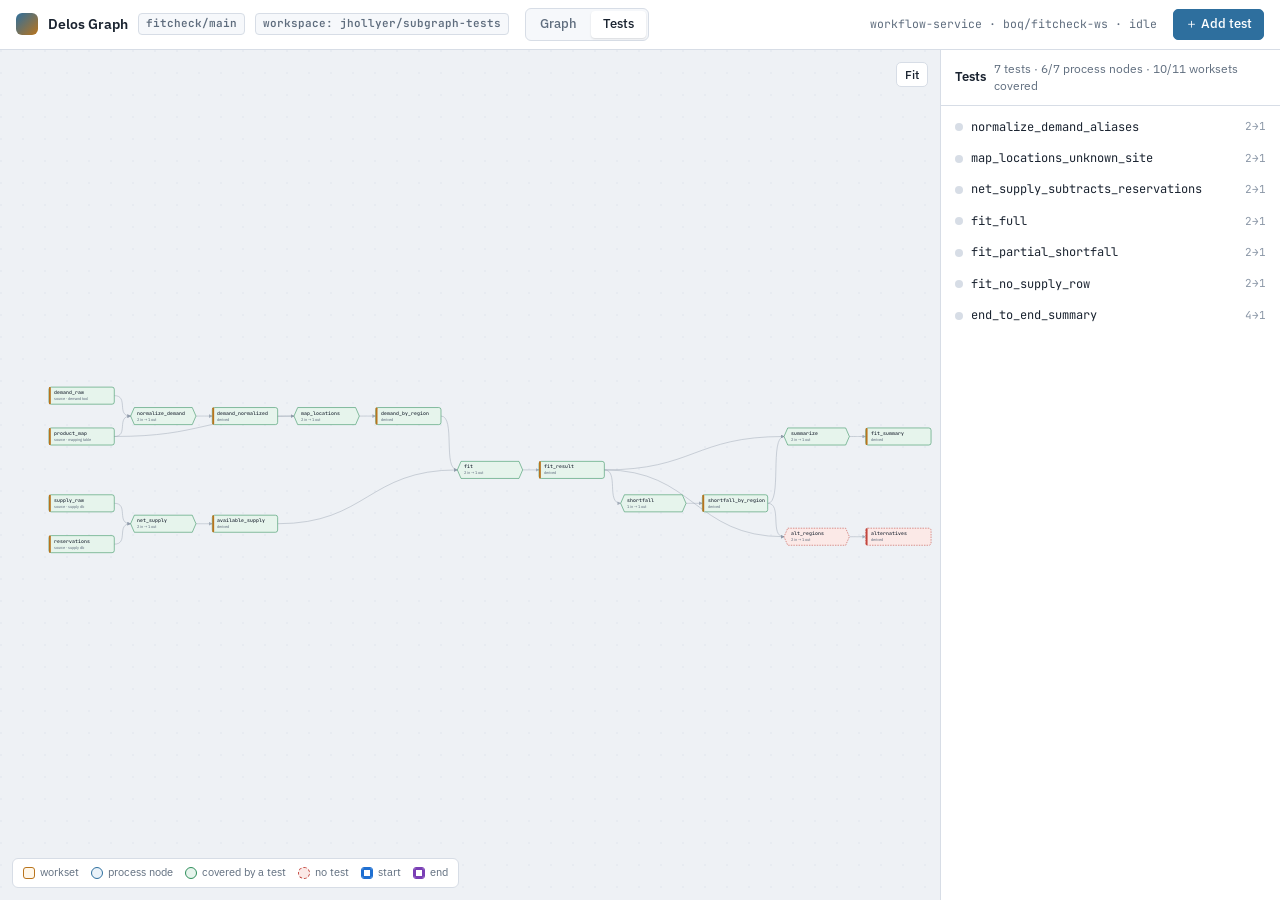
==== index.html @ ee672130 "Delos graph test-view demo Co-Authored-By: Claude Fable 5.1 <noreply@anthropic.com>" ====
<!doctype html>
<html lang="en">
<head>
<meta charset="utf-8">
<meta name="viewport" content="width=device-width,initial-scale=1,viewport-fit=cover">
<style>:root{color-scheme:light dark}img{max-width:100%}[hidden]{display:none!important}</style>
<title>Delos Graph</title>
<link rel="stylesheet" href="https://fonts.googleapis.com/css2?family=IBM+Plex+Sans:wght@400;500;600&family=JetBrains+Mono:wght@400;500&display=swap">
<style>
:root{
  --bg:#eef1f5; --panel:#ffffff; --panel2:#f6f8fb; --line:#d7dde6; --line2:#e7ebf1;
  --ink:#1a2330; --muted:#5f6d7e; --faint:#8b97a7;
  --accent:#2e6f9e; --accent-ink:#ffffff;
  --ws:#b9741c; --ws-bg:#fff7ea; --proc:#2e6f9e; --proc-bg:#eaf2f9;
  --ok:#2f8f5b; --ok-bg:#e6f4ec; --warn:#c2453d; --warn-bg:#fbe9e7;
  --start:#1f6fd1; --end:#7a3fb5; --sel:#e0a52a;
  --dim:.28;
  --mono:"JetBrains Mono",ui-monospace,SFMono-Regular,Menlo,monospace;
  --sans:"IBM Plex Sans",system-ui,-apple-system,"Segoe UI",sans-serif;
}
@media (prefers-color-scheme: dark){
  :root:not([data-theme="light"]){
    --bg:#0f141a; --panel:#171d25; --panel2:#1d242e; --line:#2b3441; --line2:#232b36;
    --ink:#e6ebf2; --muted:#9aa7b8; --faint:#6b7889;
    --accent:#6fa8d6; --accent-ink:#0f141a;
    --ws:#e0a252; --ws-bg:#2b2416; --proc:#6fa8d6; --proc-bg:#18283a;
    --ok:#5cc08a; --ok-bg:#15291e; --warn:#e5766c; --warn-bg:#331b19;
    --start:#6ea6ee; --end:#b58ae0; --sel:#f0c04a;
  }
}
:root[data-theme="dark"]{
  --bg:#0f141a; --panel:#171d25; --panel2:#1d242e; --line:#2b3441; --line2:#232b36;
  --ink:#e6ebf2; --muted:#9aa7b8; --faint:#6b7889;
  --accent:#6fa8d6; --accent-ink:#0f141a;
  --ws:#e0a252; --ws-bg:#2b2416; --proc:#6fa8d6; --proc-bg:#18283a;
  --ok:#5cc08a; --ok-bg:#15291e; --warn:#e5766c; --warn-bg:#331b19;
  --start:#6ea6ee; --end:#b58ae0; --sel:#f0c04a;
}
html,body{height:100%}
body{margin:0;background:var(--bg);color:var(--ink);font-family:var(--sans);font-size:13px;line-height:1.45}
*{box-sizing:border-box}
button{font:inherit;color:inherit;background:none;border:0;cursor:pointer}
button:focus-visible,input:focus-visible,textarea:focus-visible,[tabindex]:focus-visible{outline:2px solid var(--accent);outline-offset:2px}
.app{height:100%;display:flex;flex-direction:column;min-height:0}

/* top bar */
.top{display:flex;align-items:center;gap:16px;padding:8px 16px;background:var(--panel);border-bottom:1px solid var(--line);flex-wrap:wrap}
.brand{display:flex;align-items:center;gap:10px;font-weight:600;font-size:14px}
.brand .logo{width:22px;height:22px;border-radius:6px;background:linear-gradient(135deg,var(--proc),var(--ws));display:inline-block}
.chip{font-family:var(--mono);font-size:11px;color:var(--muted);background:var(--panel2);border:1px solid var(--line);border-radius:4px;padding:2px 7px;white-space:nowrap}
.tabs{display:flex;gap:2px;background:var(--panel2);border:1px solid var(--line);border-radius:6px;padding:2px}
.tabs button{padding:4px 12px;border-radius:4px;color:var(--muted);font-weight:500}
.tabs button[aria-selected="true"]{background:var(--panel);color:var(--ink);box-shadow:0 1px 2px rgba(0,0,0,.12)}
.spacer{flex:1}
.btn{padding:5px 11px;border-radius:5px;border:1px solid var(--line);background:var(--panel);font-weight:500;display:inline-flex;align-items:center;gap:6px;white-space:nowrap}
.btn:hover{background:var(--panel2)}
.btn.primary{background:var(--accent);color:var(--accent-ink);border-color:var(--accent)}
.btn.primary:hover{filter:brightness(1.08)}
.btn.small{padding:3px 8px;font-size:12px}
.btn:disabled{opacity:.5;cursor:default}

/* main */
main{flex:1;display:flex;min-height:0}
.canvas{flex:1;position:relative;overflow:hidden;background:
  radial-gradient(circle at 1px 1px,var(--line2) 1px,transparent 1.5px) 0 0/22px 22px, var(--bg);cursor:grab;min-height:280px}
.canvas.dragging{cursor:grabbing}
.canvas svg{width:100%;height:100%;display:block}
.legend{position:absolute;left:12px;bottom:12px;display:flex;gap:12px;flex-wrap:wrap;background:var(--panel);border:1px solid var(--line);border-radius:6px;padding:6px 10px;font-size:11px;color:var(--muted)}
.legend span{display:inline-flex;align-items:center;gap:5px}
.legend i{width:12px;height:12px;border-radius:3px;display:inline-block;border:1.5px solid}
.legend i.ws{background:var(--ws-bg);border-color:var(--ws)}
.legend i.proc{background:var(--proc-bg);border-color:var(--proc);border-radius:50%}
.legend i.cov{background:var(--ok-bg);border-color:var(--ok);border-radius:50%}
.legend i.gap{background:var(--warn-bg);border-color:var(--warn);border-radius:50%;border-style:dashed}
.legend i.st{border-color:var(--start);background:transparent;box-shadow:0 0 0 2px var(--start) inset}
.legend i.en{border-color:var(--end);background:transparent;box-shadow:0 0 0 2px var(--end) inset}
.banner{position:absolute;top:12px;left:50%;transform:translateX(-50%);background:var(--panel);border:1px solid var(--sel);border-radius:6px;padding:8px 12px;display:flex;gap:10px;align-items:center;box-shadow:0 4px 14px rgba(0,0,0,.12);max-width:calc(100% - 24px)}
.banner b{color:var(--ink)}
.canvas-tools{position:absolute;right:12px;top:12px;display:flex;gap:6px}

/* svg nodes */
.edge{fill:none;stroke:var(--faint);stroke-width:1.4;opacity:.75;transition:opacity .25s}
.edge.dimmed{opacity:.12}
.edge.lit{stroke:var(--accent);stroke-width:2;opacity:1}
.node{cursor:pointer;transition:opacity .25s}
.node.dimmed{opacity:var(--dim)}
.node .shape{stroke-width:1.5}
.node.ws .shape{fill:var(--ws-bg);stroke:var(--ws)}
.node.proc .shape{fill:var(--proc-bg);stroke:var(--proc)}
.node.covered .shape{fill:var(--ok-bg);stroke:var(--ok)}
.node.gap .shape{fill:var(--warn-bg);stroke:var(--warn);stroke-dasharray:4 3}
.node.ws.gap .strip{fill:var(--warn)}
.node .ring{fill:none;stroke-width:3;opacity:0}
.node.start .ring{stroke:var(--start);opacity:1}
.node.end .ring{stroke:var(--end);opacity:1}
.node.sel .ring{stroke:var(--sel);opacity:1}
.node .label{font-family:var(--mono);font-size:13px;fill:var(--ink);font-weight:500}
.node .sub{font-family:var(--sans);font-size:10px;fill:var(--muted)}
.node .badge{font-family:var(--mono);font-size:9.5px;fill:var(--muted)}
.node.hasdata .dot{fill:var(--ok)}
.node .dot{fill:transparent}
.node:hover .shape{filter:brightness(.96)}
.tag{font-family:var(--mono);font-size:10px;fill:var(--start);font-weight:500}
.tag.end{fill:var(--end)}

/* sidebar */
.side{width:340px;border-left:1px solid var(--line);background:var(--panel);display:flex;flex-direction:column;min-height:0}
.side-head{padding:10px 14px;border-bottom:1px solid var(--line);display:flex;align-items:center;gap:8px}
.side-head h2{margin:0;font-size:13px;font-weight:600}
.side-head .count{color:var(--muted);font-size:12px}
.side-body{overflow:auto;flex:1;min-height:0}
.tlist{list-style:none;margin:0;padding:6px}
.tlist li{display:flex;align-items:center;gap:8px;padding:7px 8px;border-radius:5px;cursor:pointer}
.tlist li:hover{background:var(--panel2)}
.tlist li.active{background:var(--proc-bg)}
.tlist .st{width:8px;height:8px;border-radius:50%;background:var(--line);flex:none}
.tlist .st.pass{background:var(--ok)}
.tlist .st.fail{background:var(--warn)}
.tlist .st.new{background:var(--sel)}
.tlist .nm{font-family:var(--mono);font-size:12px;flex:1;min-width:0;overflow:hidden;text-overflow:ellipsis;white-space:nowrap}
.tlist .n{color:var(--faint);font-size:11px;font-family:var(--mono)}
.detail{border-top:1px solid var(--line);padding:12px 14px;display:flex;flex-direction:column;gap:10px;background:var(--panel2)}
.detail h3{margin:0;font-family:var(--mono);font-size:12.5px;font-weight:500}
.detail p{margin:0;color:var(--muted)}
.kv{display:grid;grid-template-columns:auto 1fr;gap:3px 10px;font-size:12px}
.kv dt{color:var(--muted)}
.kv dd{margin:0;font-family:var(--mono);font-size:11.5px}
.pill{display:inline-block;padding:1px 6px;border-radius:3px;font-family:var(--mono);font-size:11px;border:1px solid;margin:1px 2px 1px 0}
.pill.s{color:var(--start);border-color:var(--start)}
.pill.e{color:var(--end);border-color:var(--end)}
.pill.w{color:var(--ws);border-color:var(--ws)}
.pill.p{color:var(--proc);border-color:var(--proc)}
.pill.ok{color:var(--ok);border-color:var(--ok);background:var(--ok-bg)}
.pill.bad{color:var(--warn);border-color:var(--warn);background:var(--warn-bg)}
.row{display:flex;gap:6px;flex-wrap:wrap;align-items:center}
.muted{color:var(--muted)}
.empty{padding:20px 14px;color:var(--muted)}
.field{display:flex;flex-direction:column;gap:3px}
.field label{font-size:11px;color:var(--muted);letter-spacing:.02em;text-transform:uppercase}
.field input,.field textarea{font:inherit;font-family:var(--mono);font-size:12px;color:var(--ink);background:var(--panel);border:1px solid var(--line);border-radius:4px;padding:5px 7px;width:100%}
.field textarea{min-height:56px;resize:vertical}

/* drawer */
.drawer{border-top:1px solid var(--line);background:var(--panel);height:38%;min-height:150px;display:flex;flex-direction:column}
.drawer[hidden]{display:none}
.drawer-head{display:flex;align-items:center;gap:10px;padding:6px 14px;border-bottom:1px solid var(--line);flex-wrap:wrap}
.drawer-head h2{margin:0;font-size:13px;font-weight:600}
.status{font-family:var(--mono);font-size:11.5px;color:var(--muted)}
.status.ok{color:var(--ok)}
.status.bad{color:var(--warn)}
.drawer-body{flex:1;min-height:0;display:flex}
.trace{width:250px;border-right:1px solid var(--line);overflow:auto;padding:6px}
.trace button{display:flex;align-items:center;gap:8px;width:100%;text-align:left;padding:5px 8px;border-radius:4px;font-family:var(--mono);font-size:11.5px}
.trace button:hover{background:var(--panel2)}
.trace button.active{background:var(--proc-bg)}
.trace .k{width:14px;text-align:center;color:var(--faint)}
.trace .k.ws{color:var(--ws)}
.trace .k.proc{color:var(--proc)}
.trace .ms{margin-left:auto;color:var(--faint);font-size:10.5px}
.tablewrap{flex:1;overflow:auto;padding:10px 14px}
table.data{border-collapse:collapse;font-family:var(--mono);font-size:11.5px;font-variant-numeric:tabular-nums;min-width:100%}
table.data th{text-align:left;color:var(--muted);font-weight:500;border-bottom:1px solid var(--line);padding:4px 10px 4px 0;white-space:nowrap;position:sticky;top:0;background:var(--panel)}
table.data td{padding:4px 10px 4px 0;border-bottom:1px solid var(--line2);white-space:nowrap}
table.data td.num{text-align:right}
table.data th.num{text-align:right}
table.data tr.diff td{background:var(--warn-bg)}
.cap{font-size:12px;color:var(--muted);margin:0 0 8px}
.cap b{color:var(--ink);font-weight:600;font-family:var(--mono)}
pre.proto{margin:0;font-family:var(--mono);font-size:11.5px;line-height:1.5;white-space:pre;color:var(--ink)}
pre.proto .k{color:var(--proc)}
pre.proto .s{color:var(--ws)}
.toast{position:absolute;bottom:14px;left:50%;transform:translateX(-50%);background:var(--ink);color:var(--bg);padding:7px 12px;border-radius:6px;font-size:12px;opacity:0;transition:opacity .25s;pointer-events:none}
.toast.show{opacity:1}
kbd{font-family:var(--mono);font-size:10.5px;border:1px solid var(--line);border-bottom-width:2px;border-radius:3px;padding:0 4px;background:var(--panel2)}
@media (max-width:820px){
  main{flex-direction:column}
  .side{width:auto;border-left:0;border-top:1px solid var(--line);max-height:45%}
  .trace{width:170px}
  .top{padding:8px 16px}
}
@media (prefers-reduced-motion: reduce){ *{transition:none!important} }
</style>
</head>
<body>

<div class="app">
  <header class="top">
    <div class="brand"><span class="logo"></span>Delos Graph <span class="chip">fitcheck/main</span><span class="chip">workspace: jhollyer/subgraph-tests</span></div>
    <div class="tabs" role="tablist">
      <button role="tab" id="tab-graph" aria-selected="false">Graph</button>
      <button role="tab" id="tab-tests" aria-selected="true">Tests</button>
    </div>
    <div class="spacer"></div>
    <span class="status" id="svcStatus">workflow-service · boq/fitcheck-ws · idle</span>
    <button class="btn primary" id="addTestBtn">＋ Add test</button>
  </header>

  <main>
    <div class="canvas" id="canvas">
      <svg id="svg">
        <defs>
          <marker id="arr" viewBox="0 0 10 10" refX="9" refY="5" markerWidth="7" markerHeight="7" orient="auto-start-reverse">
            <path d="M0 0 L10 5 L0 10 z" fill="var(--faint)"></path>
          </marker>
          <marker id="arrLit" viewBox="0 0 10 10" refX="9" refY="5" markerWidth="7" markerHeight="7" orient="auto-start-reverse">
            <path d="M0 0 L10 5 L0 10 z" fill="var(--accent)"></path>
          </marker>
        </defs>
        <g id="world"></g>
      </svg>
      <div class="canvas-tools">
        <button class="btn small" id="fitBtn" title="Fit graph to view">Fit</button>
      </div>
      <div class="banner" id="banner" hidden></div>
      <div class="legend">
        <span><i class="ws"></i>workset</span>
        <span><i class="proc"></i>process node</span>
        <span><i class="cov"></i>covered by a test</span>
        <span><i class="gap"></i>no test</span>
        <span><i class="st"></i>start</span>
        <span><i class="en"></i>end</span>
      </div>
      <div class="toast" id="toast"></div>
    </div>

    <aside class="side">
      <div class="side-head">
        <h2 id="sideTitle">Tests</h2>
        <span class="count" id="sideCount"></span>
        <div class="spacer"></div>
        <button class="btn small" id="clearSel" hidden>Clear</button>
      </div>
      <div class="side-body" id="sideBody"></div>
      <div class="detail" id="detail" hidden></div>
    </aside>
  </main>

  <section class="drawer" id="drawer" hidden>
    <div class="drawer-head">
      <h2 id="drawerTitle">Run</h2>
      <span class="status" id="runStatus"></span>
      <div class="spacer"></div>
      <button class="btn small" id="drawerClose">Close</button>
    </div>
    <div class="drawer-body">
      <div class="trace" id="trace"></div>
      <div class="tablewrap" id="tablewrap"></div>
    </div>
  </section>
</div>

<script>
/* ---------- fixture data (all made up) ---------- */
const FIX = {
  demand_raw: [
    {product:"C4-std", site:"us-e1", wk:[1200,1400,1600,1800]},
    {product:"GX-8",   site:"us-w2", wk:[64,64,96,128]},
    {product:"C4-hi",  site:"eu-w1", wk:[300,300,300,300]},
    {product:"GX-8",   site:"sg-1",  wk:[16,16,16,16]},
  ],
  product_map: [
    {kind:"product", from:"C4-std", to:"cpu-gen4"},
    {kind:"product", from:"C4-hi",  to:"cpu-gen4-hm"},
    {kind:"product", from:"GX-8",   to:"gpu-x8"},
    {kind:"site", from:"us-e1", to:"us-east1"},
    {kind:"site", from:"us-w2", to:"us-west2"},
    {kind:"site", from:"eu-w1", to:"eu-west1"},
  ],
  supply_raw: [
    {product:"cpu-gen4",    region:"us-east1", wk:[2000,2000,2000,2000]},
    {product:"gpu-x8",      region:"us-west2", wk:[96,96,96,96]},
    {product:"cpu-gen4-hm", region:"eu-west1", wk:[400,400,400,400]},
    {product:"gpu-x8",      region:"us-east1", wk:[64,64,64,64]},
    {product:"gpu-x8",      region:"eu-west1", wk:[32,32,32,32]},
  ],
  reservations: [
    {product:"cpu-gen4",    region:"us-east1", wk:[500,500,500,500]},
    {product:"gpu-x8",      region:"us-west2", wk:[16,16,16,16]},
    {product:"cpu-gen4-hm", region:"eu-west1", wk:[150,150,150,150]},
  ],
};
const W = 4; // weeks
const z = ()=>Array(W).fill(0);
const vsub=(a,b)=>a.map((v,i)=>v-b[i]);
const vmin=(a,b)=>a.map((v,i)=>Math.min(v,b[i]));
const vmax0=(a)=>a.map(v=>Math.max(v,0));
const sum=(a)=>a.reduce((s,v)=>s+v,0);
const key=(r)=>r.product+"|"+r.region;

/* ---------- graph definition ---------- */
const WORKSETS = [
  {id:"demand_raw",         name:"demand_raw",         src:"demand tool",   x:40,  y:40},
  {id:"product_map",        name:"product_map",        src:"mapping table", x:40,  y:150},
  {id:"supply_raw",         name:"supply_raw",         src:"supply db",     x:40,  y:330},
  {id:"reservations",       name:"reservations",       src:"supply db",     x:40,  y:440},
  {id:"demand_normalized",  name:"demand_normalized",  x:480, y:95},
  {id:"available_supply",   name:"available_supply",   x:480, y:385},
  {id:"demand_by_region",   name:"demand_by_region",   x:920, y:95},
  {id:"fit_result",         name:"fit_result",         x:1360,y:240},
  {id:"shortfall_by_region",name:"shortfall_by_region",x:1800,y:330},
  {id:"fit_summary",        name:"fit_summary",        x:2240,y:150},
  {id:"alternatives",       name:"alternatives",       x:2240,y:420},
];
const PROCS = [
  {id:"normalize_demand", name:"normalize_demand", inputs:["demand_raw","product_map"], output:"demand_normalized", x:260, y:95,
   fn:(d,m)=>{const pm=Object.fromEntries(m.filter(r=>r.kind==="product").map(r=>[r.from,r.to]));
     return d.map(r=>({product:pm[r.product]||r.product, site:r.site, wk:r.wk.slice()}));}},
  {id:"net_supply", name:"net_supply", inputs:["supply_raw","reservations"], output:"available_supply", x:260, y:385,
   fn:(s,rv)=>{const rm=Object.fromEntries(rv.map(r=>[key(r),r.wk]));
     return s.map(r=>({product:r.product, region:r.region, wk:vsub(r.wk, rm[key(r)]||z())}));}},
  {id:"map_locations", name:"map_locations", inputs:["demand_normalized","product_map"], output:"demand_by_region", x:700, y:95,
   fn:(d,m)=>{const sm=Object.fromEntries(m.filter(r=>r.kind==="site").map(r=>[r.from,r.to]));
     return d.map(r=>({product:r.product, region:sm[r.site]||"unmapped", wk:r.wk.slice()}));}},
  {id:"fit", name:"fit", inputs:["demand_by_region","available_supply"], output:"fit_result", x:1140, y:240,
   fn:(d,a)=>{const am=Object.fromEntries(a.map(r=>[key(r),r.wk]));
     return d.map(r=>{const av=am[key(r)]||z(); return {product:r.product, region:r.region, demand:r.wk.slice(), available:av.slice(), fitted:vmin(r.wk,av)};});}},
  {id:"shortfall", name:"shortfall", inputs:["fit_result"], output:"shortfall_by_region", x:1580, y:330,
   fn:(f)=>f.map(r=>({product:r.product, region:r.region, short:vmax0(vsub(r.demand,r.fitted))})).filter(r=>sum(r.short)>0)},
  {id:"summarize", name:"summarize", inputs:["fit_result","shortfall_by_region"], output:"fit_summary", x:2020, y:150,
   fn:(f,s)=>{const by={}; f.forEach(r=>{const o=by[r.product]||(by[r.product]={product:r.product,demand:0,fitted:0,regions_short:0});
     o.demand+=sum(r.demand); o.fitted+=sum(r.fitted);}); s.forEach(r=>{by[r.product].regions_short++;});
     return Object.values(by).map(o=>({...o, fit_pct:Math.round(100*o.fitted/o.demand)}));}},
  {id:"alt_regions", name:"alt_regions", inputs:["shortfall_by_region","fit_result"], output:"alternatives", x:2020, y:420,
   fn:(s,f)=>{const out=[]; s.forEach(sr=>{f.filter(r=>r.product===sr.product && r.region!==sr.region).forEach(r=>{
     const surplus=vsub(r.available,r.fitted); if(sum(surplus)>0) out.push({product:sr.product, short_in:sr.region, alt_region:r.region, surplus});});}); return out;}},
];
const NODES = {}; WORKSETS.forEach(n=>NODES[n.id]={...n,kind:"ws"}); PROCS.forEach(n=>NODES[n.id]={...n,kind:"proc"});
const EDGES = []; PROCS.forEach(p=>{p.inputs.forEach(i=>EDGES.push([i,p.id])); EDGES.push([p.id,p.output]);});
const OUT = {}, IN = {}; EDGES.forEach(([a,b])=>{(OUT[a]=OUT[a]||[]).push(b);(IN[b]=IN[b]||[]).push(a);});

function reach(seeds, adj){const seen=new Set(seeds); const q=[...seeds]; while(q.length){const n=q.shift();(adj[n]||[]).forEach(m=>{if(!seen.has(m)){seen.add(m);q.push(m);}});} return seen;}
function subgraph(starts, ends){const f=reach(starts,OUT), b=reach(ends,IN); return new Set([...f].filter(n=>b.has(n)));}

/* run a subgraph in memory: returns {data, trace, error} */
function runSubgraph(starts, startData, ends){
  const sg=subgraph(starts,ends); const data={...startData}; const trace=[];
  starts.forEach(s=>trace.push({id:s,kind:"ws",ms:0,note:"input"}));
  for(const p of PROCS){ if(!sg.has(p.id)) continue;
    const missing=p.inputs.filter(i=>!(i in data));
    if(missing.length) return {data,trace,error:`${p.name} needs ${missing.join(", ")} but it is not an input and not produced inside the subgraph`};
    const t0=performance.now(); const out=p.fn(...p.inputs.map(i=>data[i])); const ms=Math.max(1,Math.round((performance.now()-t0)*40+3+Math.random()*9));
    data[p.output]=out; trace.push({id:p.id,kind:"proc",ms}); trace.push({id:p.output,kind:"ws",ms:0,rows:out.length});
  }
  const missingEnds=ends.filter(e=>!(e in data));
  if(missingEnds.length) return {data,trace,error:`end workset ${missingEnds.join(", ")} is not reachable from the start worksets`};
  return {data,trace};
}
const deepEq=(a,b)=>JSON.stringify(a)===JSON.stringify(b);

/* ---------- tests (configs) ---------- */
function mkTest(name, desc, starts, ends, startData){
  const inputs = startData || Object.fromEntries(starts.map(s=>[s, FIX[s]]));
  const r = runSubgraph(starts, inputs, ends);
  const expected = Object.fromEntries(ends.map(e=>[e, r.data[e]]));
  return {name, desc, starts, ends, inputs, expected, status:"idle"};
}
const TESTS = [
  mkTest("normalize_demand_aliases", "Demand product aliases resolve to canonical product ids.", ["demand_raw","product_map"], ["demand_normalized"]),
  mkTest("map_locations_unknown_site", "A site with no mapping lands in region \"unmapped\" instead of failing the run.", ["demand_normalized","product_map"], ["demand_by_region"],
    {demand_normalized:[{product:"gpu-x8",site:"us-w2",wk:[64,64,96,128]},{product:"gpu-x8",site:"sg-1",wk:[16,16,16,16]}], product_map:FIX.product_map}),
  mkTest("net_supply_subtracts_reservations", "Available supply is raw supply minus reservations; unreserved rows pass through.", ["supply_raw","reservations"], ["available_supply"]),
  mkTest("fit_full", "Demand at or below available supply fits completely.", ["demand_by_region","available_supply"], ["fit_result"],
    {demand_by_region:[{product:"cpu-gen4-hm",region:"eu-west1",wk:[100,100,100,100]}], available_supply:[{product:"cpu-gen4-hm",region:"eu-west1",wk:[250,250,250,250]}]}),
  mkTest("fit_partial_shortfall", "Demand above supply is capped at available and the remainder shows up as shortfall.", ["demand_by_region","available_supply"], ["shortfall_by_region"],
    {demand_by_region:[{product:"gpu-x8",region:"us-west2",wk:[64,64,96,128]}], available_supply:[{product:"gpu-x8",region:"us-west2",wk:[80,80,80,80]}]}),
  mkTest("fit_no_supply_row", "A demand row with no matching supply row fits zero, not an error.", ["demand_by_region","available_supply"], ["fit_result"],
    {demand_by_region:[{product:"gpu-x8",region:"unmapped",wk:[16,16,16,16]}], available_supply:[]}),
  mkTest("end_to_end_summary", "Whole fit check from raw sources to the per-product summary.", ["demand_raw","product_map","supply_raw","reservations"], ["fit_summary"]),
];

/* ---------- state ---------- */
const S = { view:"tests", activeTest:null, hoverTest:null, selNode:null, mode:null, pickStarts:[], pickEnds:[], run:null, traceSel:null };
const $ = (id)=>document.getElementById(id);
const world=$("world");

/* ---------- render graph ---------- */
const NW=176, NH=46;
function nodeEl(n){
  const g=document.createElementNS("http://www.w3.org/2000/svg","g");
  g.setAttribute("class",`node ${n.kind}`); g.dataset.id=n.id; g.setAttribute("transform",`translate(${n.x},${n.y})`); g.setAttribute("tabindex","0");
  const r=6;
  const shape = n.kind==="ws"
    ? `<rect class="shape" width="${NW}" height="${NH}" rx="${r}"></rect><rect class="strip" x="0" y="0" width="5" height="${NH}" rx="2" fill="var(--ws)"></rect>`
    : `<path class="shape" d="M10 0 H${NW-10} L${NW} ${NH/2} L${NW-10} ${NH} H10 L0 ${NH/2} Z"></path>`;
  const ring = n.kind==="ws" ? `<rect class="ring" x="-4" y="-4" width="${NW+8}" height="${NH+8}" rx="${r+3}"></rect>`
                             : `<path class="ring" d="M8 -4 H${NW-8} L${NW+5} ${NH/2} L${NW-8} ${NH+4} H8 L-5 ${NH/2} Z"></path>`;
  const sub = n.kind==="ws" ? (n.src?`source · ${n.src}`:"derived") : `${n.inputs.length} in → 1 out`;
  g.innerHTML = ring+shape+
    `<text class="label" x="${n.kind==="ws"?14:18}" y="19">${n.name}</text>
     <text class="sub" x="${n.kind==="ws"?14:18}" y="35">${sub}</text>
     <circle class="dot" cx="${NW-14}" cy="12" r="3.5"></circle>
     <text class="tag" x="${NW/2}" y="-9" text-anchor="middle" data-tag=""></text>`;
  return g;
}
function edgePath(a,b){const x1=a.x+NW, y1=a.y+NH/2, x2=b.x, y2=b.y+NH/2; const c=Math.max(40,(x2-x1)/2); return `M${x1} ${y1} C${x1+c} ${y1} ${x2-c} ${y2} ${x2} ${y2}`;}
function renderGraph(){
  world.innerHTML="";
  EDGES.forEach(([a,b])=>{const p=document.createElementNS("http://www.w3.org/2000/svg","path"); p.setAttribute("class","edge"); p.setAttribute("d",edgePath(NODES[a],NODES[b])); p.setAttribute("marker-end","url(#arr)"); p.dataset.e=a+">"+b; world.appendChild(p);});
  Object.values(NODES).forEach(n=>world.appendChild(nodeEl(n)));
}
function coverage(){const cov=new Set(); TESTS.forEach(t=>subgraph(t.starts,t.ends).forEach(n=>cov.add(n))); return cov;}
function paint(){
  const cov=coverage(); const ti=S.hoverTest!=null?S.hoverTest:S.activeTest; const t=ti!=null?TESTS[ti]:null; const sg=t?subgraph(t.starts,t.ends):null;
  const pickSet=new Set([...S.pickStarts,...S.pickEnds]);
  const litEdges=new Set(); if(sg) EDGES.forEach(([a,b])=>{if(sg.has(a)&&sg.has(b)) litEdges.add(a+">"+b);});
  world.querySelectorAll(".node").forEach(el=>{
    const id=el.dataset.id, n=NODES[id]; el.classList.remove("covered","gap","start","end","sel","dimmed","hasdata");
    if(S.view==="tests") el.classList.add(cov.has(id)?"covered":"gap");
    if(t){ if(t.starts.includes(id)) el.classList.add("start"); else if(t.ends.includes(id)) el.classList.add("end"); if(!sg.has(id)) el.classList.add("dimmed"); }
    if(S.mode==="add"){ if(S.pickStarts.includes(id)) el.classList.add("start"); if(S.pickEnds.includes(id)) el.classList.add("end"); if(n.kind==="proc") el.classList.add("dimmed"); }
    if(S.selNode===id) el.classList.add("sel");
    if(S.run && S.run.data[id]) el.classList.add("hasdata");
    const tag=el.querySelector(".tag"); tag.textContent=""; tag.classList.remove("end");
    if(el.classList.contains("start")) tag.textContent="start"; if(el.classList.contains("end")){tag.textContent="end";tag.classList.add("end");}
  });
  world.querySelectorAll(".edge").forEach(e=>{e.classList.toggle("lit",litEdges.has(e.dataset.e)); e.classList.toggle("dimmed",!!sg&&!litEdges.has(e.dataset.e)); e.setAttribute("marker-end",litEdges.has(e.dataset.e)?"url(#arrLit)":"url(#arr)");});
  void pickSet;
}

/* ---------- pan / zoom ---------- */
const svg=$("svg"), canvas=$("canvas"); let view={x:0,y:0,k:1}; let drag=null;
function applyView(){world.setAttribute("transform",`translate(${view.x},${view.y}) scale(${view.k})`);}
function fitView(){const bw=2240+NW+40, bh=500; const r=canvas.getBoundingClientRect();
  const uw=r.width, uh=r.height-40; view.k=Math.min(uw/bw, uh/bh)*0.97; view.x=(uw-bw*view.k)/2 + 20; view.y=(uh-bh*view.k)/2 + 10; applyView();}
function focusNodes(ids){ if(!ids.length) return; const xs=ids.map(i=>NODES[i].x), ys=ids.map(i=>NODES[i].y);
  const minx=Math.min(...xs)-60, maxx=Math.max(...xs)+NW+60, miny=Math.min(...ys)-70, maxy=Math.max(...ys)+NH+60;
  const r=canvas.getBoundingClientRect(); const uw=r.width, uh=r.height-40; const k=Math.min(uw/(maxx-minx), uh/(maxy-miny), 1.5);
  view={k, x:(uw-(maxx-minx)*k)/2 - minx*k, y:(uh-(maxy-miny)*k)/2 - miny*k}; applyView();}
canvas.addEventListener("pointerdown",e=>{if(e.target.closest(".node")||e.target.closest("button")) return; drag={x:e.clientX,y:e.clientY,vx:view.x,vy:view.y}; canvas.classList.add("dragging"); canvas.setPointerCapture(e.pointerId);});
canvas.addEventListener("pointermove",e=>{if(!drag) return; view.x=drag.vx+(e.clientX-drag.x); view.y=drag.vy+(e.clientY-drag.y); applyView();});
canvas.addEventListener("pointerup",()=>{drag=null; canvas.classList.remove("dragging");});
canvas.addEventListener("wheel",e=>{e.preventDefault(); const r=canvas.getBoundingClientRect();
  const px=(e.clientX-r.left), py=(e.clientY-r.top); const f=Math.exp(-e.deltaY*0.0015); const k=Math.min(3,Math.max(.15,view.k*f)); const q=k/view.k;
  view={k, x:px-(px-view.x)*q, y:py-(py-view.y)*q}; applyView();},{passive:false});
$("fitBtn").onclick=fitView;
window.addEventListener("resize",()=>{ if(S.activeTest!=null) focusNodes([...subgraph(TESTS[S.activeTest].starts,TESTS[S.activeTest].ends)]); else fitView(); });

/* ---------- sidebar ---------- */
function esc(s){return String(s).replace(/[&<>"]/g,c=>({"&":"&amp;","<":"&lt;",">":"&gt;",'"':"&quot;"}[c]));}
function renderSide(){
  const body=$("sideBody"), det=$("detail"); $("clearSel").hidden = S.selNode==null && S.activeTest==null && S.mode!=="add";
  if(S.mode==="add"){ renderAddForm(); return; }
  const cov=coverage(); const nProc=PROCS.length, nCov=PROCS.filter(p=>cov.has(p.id)).length, nWs=WORKSETS.length, nWsCov=WORKSETS.filter(w=>cov.has(w.id)).length;
  if(S.selNode){
    const n=NODES[S.selNode]; const tests=TESTS.map((t,i)=>[t,i]).filter(([t])=>subgraph(t.starts,t.ends).has(n.id));
    $("sideTitle").textContent=n.name; $("sideCount").textContent=`${n.kind==="ws"?"workset":"process node"} · ${tests.length} test${tests.length===1?"":"s"}`;
    body.innerHTML = tests.length ? `<ul class="tlist">${tests.map(([t,i])=>`<li data-i="${i}" class="${S.activeTest===i?"active":""}"><span class="st ${t.status}"></span><span class="nm">${esc(t.name)}</span><span class="n">${t.starts.length}→${t.ends.length}</span></li>`).join("")}</ul>`
      : `<div class="empty">No test covers <b>${esc(n.name)}</b>.<br><br>Add one: pick it inside a start → end range and the config is written for you.</div>`;
  } else {
    $("sideTitle").textContent="Tests"; $("sideCount").textContent=`${TESTS.length} tests · ${nCov}/${nProc} process nodes · ${nWsCov}/${nWs} worksets covered`;
    body.innerHTML = `<ul class="tlist">${TESTS.map((t,i)=>`<li data-i="${i}" class="${S.activeTest===i?"active":""}"><span class="st ${t.status}"></span><span class="nm" title="${esc(t.desc)}">${esc(t.name)}</span><span class="n">${t.starts.length}→${t.ends.length}</span></li>`).join("")}</ul>`;
  }
  body.querySelectorAll("li").forEach(li=>{ li.onclick=()=>selectTest(+li.dataset.i);
    const on=()=>{ if(S.mode==="add") return; S.hoverTest=+li.dataset.i; paint(); }, off=()=>{ S.hoverTest=null; paint(); };
    li.onmouseenter=on; li.onmouseleave=off; li.tabIndex=0; li.onfocus=on; li.onblur=off;
    li.onkeydown=e=>{ if(e.key==="Enter"||e.key===" "){ e.preventDefault(); selectTest(+li.dataset.i); } }; });
  if(S.activeTest!=null){
    const t=TESTS[S.activeTest]; det.hidden=false;
    det.innerHTML=`<h3>${esc(t.name)}</h3><p>${esc(t.desc)}</p>
      <dl class="kv"><dt>start</dt><dd>${t.starts.map(s=>`<span class="pill s">${s}</span>`).join("")}</dd>
      <dt>end</dt><dd>${t.ends.map(s=>`<span class="pill e">${s}</span>`).join("")}</dd>
      <dt>runs</dt><dd>${[...subgraph(t.starts,t.ends)].filter(n=>NODES[n].kind==="proc").map(s=>`<span class="pill p">${s}</span>`).join("")}</dd>
      <dt>status</dt><dd>${t.status==="pass"?'<span class="pill ok">passed</span>':t.status==="fail"?'<span class="pill bad">failed</span>':t.status==="new"?'<span class="pill" style="color:var(--sel);border-color:var(--sel)">written · not run</span>':'<span class="muted">not run</span>'}</dd></dl>
      <div class="row"><button class="btn primary small" id="runBtn">▶ Run test</button><button class="btn small" id="cfgBtn">View config</button><button class="btn small" id="inBtn">Inputs</button></div>`;
    $("runBtn").onclick=()=>runTest(S.activeTest); $("cfgBtn").onclick=()=>showConfig(t); $("inBtn").onclick=()=>showInputs(t);
  } else det.hidden=true;
}
function selectTest(i){ S.hoverTest=null; S.activeTest = (S.activeTest===i)?null:i; S.traceSel=null; if(S.run && S.run.test!==S.activeTest) S.run=null; paint(); renderSide();
  if(S.activeTest!=null) focusNodes([...subgraph(TESTS[i].starts,TESTS[i].ends)]); else fitView(); }
function selectNode(id){ if(S.mode==="add"){ pickNode(id); return; } S.selNode = (S.selNode===id)?null:id; paint(); renderSide(); }
$("clearSel").onclick=()=>{ if(S.mode==="add"){ cancelAdd(); return; } S.selNode=null; S.activeTest=null; S.run=null; paint(); renderSide(); fitView(); };
world.addEventListener("click",e=>{const n=e.target.closest(".node"); if(n) selectNode(n.dataset.id);});
world.addEventListener("keydown",e=>{const n=e.target.closest(".node"); if(n&&(e.key==="Enter"||e.key===" ")){e.preventDefault(); selectNode(n.dataset.id);}});

/* ---------- tables ---------- */
function rowsToTable(rows, diffIdx){
  if(!rows||!rows.length) return `<p class="muted">0 rows</p>`;
  const cols=[]; rows.forEach(r=>Object.keys(r).forEach(k=>{if(!cols.includes(k))cols.push(k);}));
  const expanded=[]; cols.forEach(c=>{const v=rows.find(r=>Array.isArray(r[c]))?.[c]; if(v) v.forEach((_,i)=>expanded.push({c,i,label:`${c}[w${i+1}]`,num:true})); else expanded.push({c,label:c,num:typeof rows[0][c]==="number"});});
  return `<table class="data"><thead><tr>${expanded.map(e=>`<th class="${e.num?"num":""}">${esc(e.label)}</th>`).join("")}</tr></thead><tbody>${
    rows.map((r,ri)=>`<tr class="${diffIdx&&diffIdx.has(ri)?"diff":""}">${expanded.map(e=>{const v=e.i!=null?(r[e.c]||[])[e.i]:r[e.c]; return `<td class="${e.num?"num":""}">${v==null?"":esc(v)}</td>`;}).join("")}</tr>`).join("")}</tbody></table>`;
}
function openDrawer(title, status, cls){ $("drawer").hidden=false; $("drawerTitle").textContent=title; const s=$("runStatus"); s.textContent=status||""; s.className="status "+(cls||""); }
$("drawerClose").onclick=()=>{$("drawer").hidden=true;};
function showInputs(t){ openDrawer(`Inputs · ${t.name}`,"start worksets as written in the test config"); $("trace").innerHTML=t.starts.map(s=>`<button data-s="${s}"><span class="k ws">▤</span>${s}</button>`).join("");
  const show=(s)=>{ $("trace").querySelectorAll("button").forEach(b=>b.classList.toggle("active",b.dataset.s===s)); $("tablewrap").innerHTML=`<p class="cap"><b>${s}</b> · input rows</p>`+rowsToTable(t.inputs[s]); };
  $("trace").querySelectorAll("button").forEach(b=>b.onclick=()=>show(b.dataset.s)); show(t.starts[0]); }
function protoRows(rows,ind){ return rows.map(r=>`${ind}rows { ${Object.entries(r).map(([k,v])=>Array.isArray(v)?`${k}: [${v.join(", ")}]`:`${k}: ${typeof v==="number"?v:`"${v}"`}`).join("  ")} }`).join("\n"); }
function testProto(t){
  return `<span class="k">test</span> {\n  <span class="k">name</span>: <span class="s">"${t.name}"</span>\n  <span class="k">description</span>: <span class="s">"${esc(t.desc)}"</span>\n`+
    t.starts.map(s=>`  <span class="k">start</span> {\n    <span class="k">workset</span>: <span class="s">"${s}"</span>\n${esc(protoRows(t.inputs[s],"    "))}\n  }`).join("\n")+"\n"+
    t.ends.map(e=>`  <span class="k">end</span> {\n    <span class="k">workset</span>: <span class="s">"${e}"</span>\n${esc(protoRows(t.expected[e],"    "))}\n  }`).join("\n")+"\n}";
}
function showConfig(t){ openDrawer(`Config · subgraph_tests.textproto`,`fitcheck/tests/subgraph_tests.textproto · ${t.status==="new"?"unsubmitted change in your workspace":"checked in"}`); $("trace").innerHTML=`<button class="active"><span class="k">≡</span>${t.name}</button>`; $("tablewrap").innerHTML=`<pre class="proto">${testProto(t)}</pre>`; }

/* ---------- run ---------- */
function setSvc(text, cls){const s=$("svcStatus"); s.textContent=text; s.className="status "+(cls||"");}
async function runTest(i){
  const t=TESTS[i]; S.activeTest=i; S.run=null; paint();
  openDrawer(`Run · ${t.name}`,"calling workflow-service RunSubgraph { mode: IN_MEMORY } …"); $("trace").innerHTML=""; $("tablewrap").innerHTML="";
  setSvc("workflow-service · boq/fitcheck-ws · RunSubgraph in flight","");
  await new Promise(r=>setTimeout(r,380));
  const res=runSubgraph(t.starts,t.inputs,t.ends); const total=res.trace.reduce((s,x)=>s+x.ms,0)+14;
  let pass=!res.error; const diffs={};
  if(!res.error) t.ends.forEach(e=>{ if(!deepEq(res.data[e],t.expected[e])){pass=false; const d=new Set(); (res.data[e]||[]).forEach((r,ri)=>{ if(!deepEq(r,(t.expected[e]||[])[ri])) d.add(ri); }); diffs[e]=d;} });
  t.status=pass?"pass":"fail"; S.run={test:i,...res,diffs}; paint(); renderSide();
  openDrawer(`Run · ${t.name}`, res.error?`error: ${res.error}`:`${pass?"PASS":"FAIL"} · ${res.trace.filter(x=>x.kind==="proc").length} process nodes · ${total} ms · in-memory, nothing persisted`, res.error||!pass?"bad":"ok");
  setSvc("workflow-service · boq/fitcheck-ws · idle");
  const tr=$("trace"); tr.innerHTML=res.trace.map((x,k)=>`<button data-k="${k}"><span class="k ${x.kind}">${x.kind==="ws"?"▤":"⬢"}</span>${x.id}<span class="ms">${x.kind==="proc"?x.ms+" ms":x.rows!=null?x.rows+" rows":"input"}</span></button>`).join("");
  const show=(k)=>{ S.traceSel=k; tr.querySelectorAll("button").forEach(b=>b.classList.toggle("active",+b.dataset.k===k)); const x=res.trace[k];
    if(x.kind==="proc"){ const p=NODES[x.id]; $("tablewrap").innerHTML=`<p class="cap"><b>${x.id}</b> · process node · read ${p.inputs.map(i=>`<b>${i}</b>`).join(", ")} → wrote <b>${p.output}</b> in ${x.ms} ms</p><p class="muted">Select a workset in the trace to see the rows it held at this point in the run.</p>`; return; }
    const isEnd=t.ends.includes(x.id); const d=diffs[x.id];
    $("tablewrap").innerHTML=`<p class="cap"><b>${x.id}</b> · ${t.starts.includes(x.id)?"input workset":isEnd?"end workset · actual"+(d?" (rows that differ from expected are highlighted)":" · matches expected"):"intermediate workset"} · ${(res.data[x.id]||[]).length} rows</p>`+rowsToTable(res.data[x.id], d)+
      (isEnd?`<p class="cap" style="margin-top:14px"><b>${x.id}</b> · expected</p>`+rowsToTable(t.expected[x.id]):"");
    S.selNode=null; paint(); world.querySelector(`.node[data-id="${x.id}"]`)?.classList.add("sel"); };
  tr.querySelectorAll("button").forEach(b=>b.onclick=()=>show(+b.dataset.k));
  const endK=res.trace.findIndex(x=>t.ends.includes(x.id)); show(endK>=0?endK:res.trace.length-1);
}

/* ---------- add test flow ---------- */
function startAdd(){ S.mode="add"; S.pickStarts=[]; S.pickEnds=[]; S.activeTest=null; S.selNode=null; S.run=null; S.addStage="starts"; $("drawer").hidden=true; paint(); renderSide(); updateBanner(); fitView(); }
function cancelAdd(){ S.mode=null; S.pickStarts=[]; S.pickEnds=[]; $("banner").hidden=true; paint(); renderSide(); }
function updateBanner(){ const b=$("banner"); b.hidden=false;
  b.innerHTML = S.addStage==="starts" ? `<span>Click the <b>start worksets</b> for this test (${S.pickStarts.length} picked)</span><button class="btn small primary" id="nextStage" ${S.pickStarts.length?"":"disabled"}>Next: pick end worksets</button><button class="btn small" id="cancelAdd">Cancel</button>`
    : `<span>Now click the <b>end worksets</b> to assert on (${S.pickEnds.length} picked)</span><button class="btn small primary" id="nextStage" ${S.pickEnds.length?"":"disabled"}>Next: data</button><button class="btn small" id="cancelAdd">Cancel</button>`;
  $("cancelAdd").onclick=cancelAdd; $("nextStage").onclick=()=>{ if(S.addStage==="starts"){S.addStage="ends"; updateBanner(); renderSide();} else { S.addStage="data"; $("banner").hidden=true; renderSide(); } };
}
function pickNode(id){ const n=NODES[id]; if(n.kind!=="ws"){toast("Pick worksets. Process nodes between them run automatically."); return;}
  const arr=S.addStage==="starts"?S.pickStarts:S.pickEnds; const other=S.addStage==="starts"?S.pickEnds:S.pickStarts;
  if(other.includes(id)){toast("Already picked on the other side."); return;}
  const k=arr.indexOf(id); if(k>=0) arr.splice(k,1); else arr.push(id); paint(); updateBanner(); renderSide(); }
function renderAddForm(){
  const body=$("sideBody"), det=$("detail"); det.hidden=true; $("clearSel").hidden=false;
  $("sideTitle").textContent="New test"; $("sideCount").textContent=S.addStage==="data"?"fill in data":"pick nodes on the graph";
  const sg = S.pickStarts.length&&S.pickEnds.length ? subgraph(S.pickStarts,S.pickEnds) : new Set();
  const procs=[...sg].filter(n=>NODES[n].kind==="proc");
  let html=`<div class="detail" style="border-top:0"><dl class="kv"><dt>start</dt><dd>${S.pickStarts.map(s=>`<span class="pill s">${s}</span>`).join("")||'<span class="muted">none yet</span>'}</dd>
    <dt>end</dt><dd>${S.pickEnds.map(s=>`<span class="pill e">${s}</span>`).join("")||'<span class="muted">none yet</span>'}</dd>
    <dt>will run</dt><dd>${procs.map(s=>`<span class="pill p">${s}</span>`).join("")||'<span class="muted">—</span>'}</dd></dl>`;
  if(S.addStage==="data"){
    const sugg = S.pickStarts.map(s=>s).join("_");
    html+=`<div class="field"><label>name</label><input id="fName" value="${esc(S.pickEnds[0])}_from_${esc(sugg)}"></div>
      <div class="field"><label>description</label><textarea id="fDesc">Runs ${procs.join(", ")} from ${S.pickStarts.join(", ")} and checks ${S.pickEnds.join(", ")}.</textarea></div>
      <div class="field"><label>input data</label><div class="row"><span class="pill w">sample rows from ${S.pickStarts.length} fixture${S.pickStarts.length>1?"s":""}</span></div><p class="muted" style="margin:0">Prefilled from the workset fixtures. Edit after it is written, or hand the config to an AI to vary the rows.</p></div>
      <div class="field"><label>expected data</label><div class="row"><button class="btn small" id="suggestBtn">Suggest from a run</button><span class="muted" id="suggestNote">not set</span></div></div>
      <div class="row" style="margin-top:6px"><button class="btn primary small" id="writeBtn" disabled>Write test to workspace</button><button class="btn small" id="cancelAdd2">Cancel</button></div>`;
  } else html+=`<p class="muted">${S.addStage==="starts"?"Click worksets on the graph to use as inputs.":"Click the worksets whose rows the test should assert on."}</p>`;
  html+=`</div>`; body.innerHTML=html;
  if(S.addStage==="data"){
    const inputs=Object.fromEntries(S.pickStarts.map(s=>[s, (S.run&&S.run.data[s])||FIX[s]||sampleFor(s)]));
    let expected=null;
    $("suggestBtn").onclick=async()=>{ setSvc("workflow-service · boq/fitcheck-ws · RunSubgraph in flight"); $("suggestNote").textContent="running…"; await new Promise(r=>setTimeout(r,320)); setSvc("workflow-service · boq/fitcheck-ws · idle");
      const r=runSubgraph(S.pickStarts,inputs,S.pickEnds); if(r.error){ $("suggestNote").textContent=""; $("suggestNote").innerHTML=`<span class="pill bad">validation</span> ${esc(r.error)}`; return; }
      expected=Object.fromEntries(S.pickEnds.map(e=>[e,r.data[e]])); $("suggestNote").innerHTML=S.pickEnds.map(e=>`<span class="pill ok">${e} · ${r.data[e].length} rows</span>`).join(""); $("writeBtn").disabled=false; };
    $("cancelAdd2").onclick=cancelAdd;
    $("writeBtn").onclick=()=>{ const t={name:$("fName").value.trim()||"new_test", desc:$("fDesc").value.trim(), starts:[...S.pickStarts], ends:[...S.pickEnds], inputs, expected, status:"new"};
      TESTS.push(t); S.mode=null; S.pickStarts=[]; S.pickEnds=[]; S.activeTest=TESTS.length-1; paint(); renderSide(); showConfig(t); focusNodes([...subgraph(t.starts,t.ends)]); toast(`Wrote ${t.name} to subgraph_tests.textproto`); };
  }
}
function sampleFor(id){ /* derived workset with no fixture: produce rows by running from the sources */ const r=runSubgraph(Object.keys(FIX),FIX,[id]); return r.data[id]||[]; }
$("addTestBtn").onclick=()=>{ if(S.mode==="add") cancelAdd(); else startAdd(); };

/* ---------- tabs, toast, keys ---------- */
function setView(v){ S.view=v; $("tab-graph").setAttribute("aria-selected",v==="graph"); $("tab-tests").setAttribute("aria-selected",v==="tests"); paint(); }
$("tab-graph").onclick=()=>setView("graph"); $("tab-tests").onclick=()=>setView("tests");
let toastT; function toast(m){const t=$("toast"); t.textContent=m; t.classList.add("show"); clearTimeout(toastT); toastT=setTimeout(()=>t.classList.remove("show"),2200);}
document.addEventListener("keydown",e=>{ if(e.target.matches("input,textarea")) return; if(e.key==="Escape"){ if(S.mode==="add") cancelAdd(); else {S.selNode=null;S.activeTest=null;S.run=null;paint();renderSide();fitView();} } if(e.key==="f") fitView(); });

/* ---------- boot ---------- */
renderGraph(); paint(); renderSide(); requestAnimationFrame(fitView);
</script>
</body>
</html>
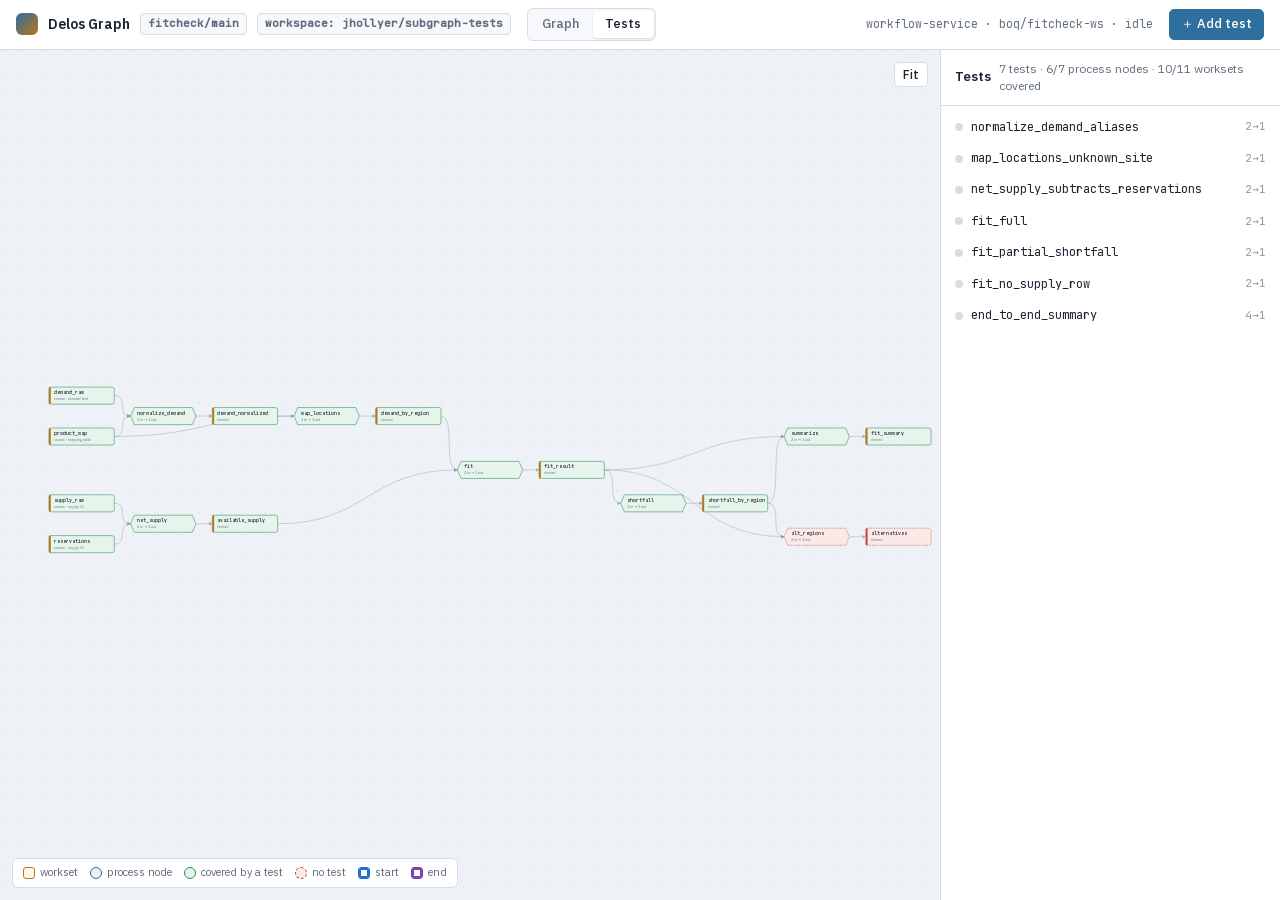
==== commit ed8cea82: "Bundle fonts for offline use Co-Authored-By: Claude Fable 5.1 <noreply@anthropic.com>" ====
--- a/index.html
+++ b/index.html
@@ -5,7 +5,7 @@
 <meta name="viewport" content="width=device-width,initial-scale=1,viewport-fit=cover">
 <style>:root{color-scheme:light dark}img{max-width:100%}[hidden]{display:none!important}</style>
 <title>Delos Graph</title>
-<link rel="stylesheet" href="https://fonts.googleapis.com/css2?family=IBM+Plex+Sans:wght@400;500;600&family=JetBrains+Mono:wght@400;500&display=swap">
+<link rel="stylesheet" href="fonts/fonts.css">
 <style>
 :root{
   --bg:#eef1f5; --panel:#ffffff; --panel2:#f6f8fb; --line:#d7dde6; --line2:#e7ebf1;
--- a/fonts/fonts.css
+++ b/fonts/fonts.css
@@ -0,0 +1,378 @@
+/* vietnamese */
+@font-face {
+  font-family: 'Bricolage Grotesque';
+  font-style: normal;
+  font-weight: 500;
+  font-stretch: 100%;
+  font-display: swap;
+  src: url(f849fa08c4.woff2) format('woff2');
+  unicode-range: U+0102-0103, U+0110-0111, U+0128-0129, U+0168-0169, U+01A0-01A1, U+01AF-01B0, U+0300-0301, U+0303-0304, U+0308-0309, U+0323, U+0329, U+1EA0-1EF9, U+20AB;
+}
+/* latin-ext */
+@font-face {
+  font-family: 'Bricolage Grotesque';
+  font-style: normal;
+  font-weight: 500;
+  font-stretch: 100%;
+  font-display: swap;
+  src: url(6441e9c6d5.woff2) format('woff2');
+  unicode-range: U+0100-02BA, U+02BD-02C5, U+02C7-02CC, U+02CE-02D7, U+02DD-02FF, U+0304, U+0308, U+0329, U+1D00-1DBF, U+1E00-1E9F, U+1EF2-1EFF, U+2020, U+20A0-20AB, U+20AD-20C0, U+2113, U+2C60-2C7F, U+A720-A7FF;
+}
+/* latin */
+@font-face {
+  font-family: 'Bricolage Grotesque';
+  font-style: normal;
+  font-weight: 500;
+  font-stretch: 100%;
+  font-display: swap;
+  src: url(4efd1a5a63.woff2) format('woff2');
+  unicode-range: U+0000-00FF, U+0131, U+0152-0153, U+02BB-02BC, U+02C6, U+02DA, U+02DC, U+0304, U+0308, U+0329, U+2000-206F, U+20AC, U+2122, U+2191, U+2193, U+2212, U+2215, U+FEFF, U+FFFD;
+}
+/* vietnamese */
+@font-face {
+  font-family: 'Bricolage Grotesque';
+  font-style: normal;
+  font-weight: 600;
+  font-stretch: 100%;
+  font-display: swap;
+  src: url(f849fa08c4.woff2) format('woff2');
+  unicode-range: U+0102-0103, U+0110-0111, U+0128-0129, U+0168-0169, U+01A0-01A1, U+01AF-01B0, U+0300-0301, U+0303-0304, U+0308-0309, U+0323, U+0329, U+1EA0-1EF9, U+20AB;
+}
+/* latin-ext */
+@font-face {
+  font-family: 'Bricolage Grotesque';
+  font-style: normal;
+  font-weight: 600;
+  font-stretch: 100%;
+  font-display: swap;
+  src: url(6441e9c6d5.woff2) format('woff2');
+  unicode-range: U+0100-02BA, U+02BD-02C5, U+02C7-02CC, U+02CE-02D7, U+02DD-02FF, U+0304, U+0308, U+0329, U+1D00-1DBF, U+1E00-1E9F, U+1EF2-1EFF, U+2020, U+20A0-20AB, U+20AD-20C0, U+2113, U+2C60-2C7F, U+A720-A7FF;
+}
+/* latin */
+@font-face {
+  font-family: 'Bricolage Grotesque';
+  font-style: normal;
+  font-weight: 600;
+  font-stretch: 100%;
+  font-display: swap;
+  src: url(4efd1a5a63.woff2) format('woff2');
+  unicode-range: U+0000-00FF, U+0131, U+0152-0153, U+02BB-02BC, U+02C6, U+02DA, U+02DC, U+0304, U+0308, U+0329, U+2000-206F, U+20AC, U+2122, U+2191, U+2193, U+2212, U+2215, U+FEFF, U+FFFD;
+}
+/* vietnamese */
+@font-face {
+  font-family: 'Bricolage Grotesque';
+  font-style: normal;
+  font-weight: 700;
+  font-stretch: 100%;
+  font-display: swap;
+  src: url(f849fa08c4.woff2) format('woff2');
+  unicode-range: U+0102-0103, U+0110-0111, U+0128-0129, U+0168-0169, U+01A0-01A1, U+01AF-01B0, U+0300-0301, U+0303-0304, U+0308-0309, U+0323, U+0329, U+1EA0-1EF9, U+20AB;
+}
+/* latin-ext */
+@font-face {
+  font-family: 'Bricolage Grotesque';
+  font-style: normal;
+  font-weight: 700;
+  font-stretch: 100%;
+  font-display: swap;
+  src: url(6441e9c6d5.woff2) format('woff2');
+  unicode-range: U+0100-02BA, U+02BD-02C5, U+02C7-02CC, U+02CE-02D7, U+02DD-02FF, U+0304, U+0308, U+0329, U+1D00-1DBF, U+1E00-1E9F, U+1EF2-1EFF, U+2020, U+20A0-20AB, U+20AD-20C0, U+2113, U+2C60-2C7F, U+A720-A7FF;
+}
+/* latin */
+@font-face {
+  font-family: 'Bricolage Grotesque';
+  font-style: normal;
+  font-weight: 700;
+  font-stretch: 100%;
+  font-display: swap;
+  src: url(4efd1a5a63.woff2) format('woff2');
+  unicode-range: U+0000-00FF, U+0131, U+0152-0153, U+02BB-02BC, U+02C6, U+02DA, U+02DC, U+0304, U+0308, U+0329, U+2000-206F, U+20AC, U+2122, U+2191, U+2193, U+2212, U+2215, U+FEFF, U+FFFD;
+}
+/* cyrillic-ext */
+@font-face {
+  font-family: 'IBM Plex Sans';
+  font-style: normal;
+  font-weight: 400;
+  font-stretch: 100%;
+  font-display: swap;
+  src: url(38eb6768b0.woff2) format('woff2');
+  unicode-range: U+0460-052F, U+1C80-1C8A, U+20B4, U+2DE0-2DFF, U+A640-A69F, U+FE2E-FE2F;
+}
+/* cyrillic */
+@font-face {
+  font-family: 'IBM Plex Sans';
+  font-style: normal;
+  font-weight: 400;
+  font-stretch: 100%;
+  font-display: swap;
+  src: url(1db1b034a5.woff2) format('woff2');
+  unicode-range: U+0301, U+0400-045F, U+0490-0491, U+04B0-04B1, U+2116;
+}
+/* greek */
+@font-face {
+  font-family: 'IBM Plex Sans';
+  font-style: normal;
+  font-weight: 400;
+  font-stretch: 100%;
+  font-display: swap;
+  src: url(550480705b.woff2) format('woff2');
+  unicode-range: U+0370-0377, U+037A-037F, U+0384-038A, U+038C, U+038E-03A1, U+03A3-03FF;
+}
+/* vietnamese */
+@font-face {
+  font-family: 'IBM Plex Sans';
+  font-style: normal;
+  font-weight: 400;
+  font-stretch: 100%;
+  font-display: swap;
+  src: url(65aadea187.woff2) format('woff2');
+  unicode-range: U+0102-0103, U+0110-0111, U+0128-0129, U+0168-0169, U+01A0-01A1, U+01AF-01B0, U+0300-0301, U+0303-0304, U+0308-0309, U+0323, U+0329, U+1EA0-1EF9, U+20AB;
+}
+/* latin-ext */
+@font-face {
+  font-family: 'IBM Plex Sans';
+  font-style: normal;
+  font-weight: 400;
+  font-stretch: 100%;
+  font-display: swap;
+  src: url(05d29bfef7.woff2) format('woff2');
+  unicode-range: U+0100-02BA, U+02BD-02C5, U+02C7-02CC, U+02CE-02D7, U+02DD-02FF, U+0304, U+0308, U+0329, U+1D00-1DBF, U+1E00-1E9F, U+1EF2-1EFF, U+2020, U+20A0-20AB, U+20AD-20C0, U+2113, U+2C60-2C7F, U+A720-A7FF;
+}
+/* latin */
+@font-face {
+  font-family: 'IBM Plex Sans';
+  font-style: normal;
+  font-weight: 400;
+  font-stretch: 100%;
+  font-display: swap;
+  src: url(118b756c5f.woff2) format('woff2');
+  unicode-range: U+0000-00FF, U+0131, U+0152-0153, U+02BB-02BC, U+02C6, U+02DA, U+02DC, U+0304, U+0308, U+0329, U+2000-206F, U+20AC, U+2122, U+2191, U+2193, U+2212, U+2215, U+FEFF, U+FFFD;
+}
+/* cyrillic-ext */
+@font-face {
+  font-family: 'IBM Plex Sans';
+  font-style: normal;
+  font-weight: 500;
+  font-stretch: 100%;
+  font-display: swap;
+  src: url(38eb6768b0.woff2) format('woff2');
+  unicode-range: U+0460-052F, U+1C80-1C8A, U+20B4, U+2DE0-2DFF, U+A640-A69F, U+FE2E-FE2F;
+}
+/* cyrillic */
+@font-face {
+  font-family: 'IBM Plex Sans';
+  font-style: normal;
+  font-weight: 500;
+  font-stretch: 100%;
+  font-display: swap;
+  src: url(1db1b034a5.woff2) format('woff2');
+  unicode-range: U+0301, U+0400-045F, U+0490-0491, U+04B0-04B1, U+2116;
+}
+/* greek */
+@font-face {
+  font-family: 'IBM Plex Sans';
+  font-style: normal;
+  font-weight: 500;
+  font-stretch: 100%;
+  font-display: swap;
+  src: url(550480705b.woff2) format('woff2');
+  unicode-range: U+0370-0377, U+037A-037F, U+0384-038A, U+038C, U+038E-03A1, U+03A3-03FF;
+}
+/* vietnamese */
+@font-face {
+  font-family: 'IBM Plex Sans';
+  font-style: normal;
+  font-weight: 500;
+  font-stretch: 100%;
+  font-display: swap;
+  src: url(65aadea187.woff2) format('woff2');
+  unicode-range: U+0102-0103, U+0110-0111, U+0128-0129, U+0168-0169, U+01A0-01A1, U+01AF-01B0, U+0300-0301, U+0303-0304, U+0308-0309, U+0323, U+0329, U+1EA0-1EF9, U+20AB;
+}
+/* latin-ext */
+@font-face {
+  font-family: 'IBM Plex Sans';
+  font-style: normal;
+  font-weight: 500;
+  font-stretch: 100%;
+  font-display: swap;
+  src: url(05d29bfef7.woff2) format('woff2');
+  unicode-range: U+0100-02BA, U+02BD-02C5, U+02C7-02CC, U+02CE-02D7, U+02DD-02FF, U+0304, U+0308, U+0329, U+1D00-1DBF, U+1E00-1E9F, U+1EF2-1EFF, U+2020, U+20A0-20AB, U+20AD-20C0, U+2113, U+2C60-2C7F, U+A720-A7FF;
+}
+/* latin */
+@font-face {
+  font-family: 'IBM Plex Sans';
+  font-style: normal;
+  font-weight: 500;
+  font-stretch: 100%;
+  font-display: swap;
+  src: url(118b756c5f.woff2) format('woff2');
+  unicode-range: U+0000-00FF, U+0131, U+0152-0153, U+02BB-02BC, U+02C6, U+02DA, U+02DC, U+0304, U+0308, U+0329, U+2000-206F, U+20AC, U+2122, U+2191, U+2193, U+2212, U+2215, U+FEFF, U+FFFD;
+}
+/* cyrillic-ext */
+@font-face {
+  font-family: 'IBM Plex Sans';
+  font-style: normal;
+  font-weight: 600;
+  font-stretch: 100%;
+  font-display: swap;
+  src: url(38eb6768b0.woff2) format('woff2');
+  unicode-range: U+0460-052F, U+1C80-1C8A, U+20B4, U+2DE0-2DFF, U+A640-A69F, U+FE2E-FE2F;
+}
+/* cyrillic */
+@font-face {
+  font-family: 'IBM Plex Sans';
+  font-style: normal;
+  font-weight: 600;
+  font-stretch: 100%;
+  font-display: swap;
+  src: url(1db1b034a5.woff2) format('woff2');
+  unicode-range: U+0301, U+0400-045F, U+0490-0491, U+04B0-04B1, U+2116;
+}
+/* greek */
+@font-face {
+  font-family: 'IBM Plex Sans';
+  font-style: normal;
+  font-weight: 600;
+  font-stretch: 100%;
+  font-display: swap;
+  src: url(550480705b.woff2) format('woff2');
+  unicode-range: U+0370-0377, U+037A-037F, U+0384-038A, U+038C, U+038E-03A1, U+03A3-03FF;
+}
+/* vietnamese */
+@font-face {
+  font-family: 'IBM Plex Sans';
+  font-style: normal;
+  font-weight: 600;
+  font-stretch: 100%;
+  font-display: swap;
+  src: url(65aadea187.woff2) format('woff2');
+  unicode-range: U+0102-0103, U+0110-0111, U+0128-0129, U+0168-0169, U+01A0-01A1, U+01AF-01B0, U+0300-0301, U+0303-0304, U+0308-0309, U+0323, U+0329, U+1EA0-1EF9, U+20AB;
+}
+/* latin-ext */
+@font-face {
+  font-family: 'IBM Plex Sans';
+  font-style: normal;
+  font-weight: 600;
+  font-stretch: 100%;
+  font-display: swap;
+  src: url(05d29bfef7.woff2) format('woff2');
+  unicode-range: U+0100-02BA, U+02BD-02C5, U+02C7-02CC, U+02CE-02D7, U+02DD-02FF, U+0304, U+0308, U+0329, U+1D00-1DBF, U+1E00-1E9F, U+1EF2-1EFF, U+2020, U+20A0-20AB, U+20AD-20C0, U+2113, U+2C60-2C7F, U+A720-A7FF;
+}
+/* latin */
+@font-face {
+  font-family: 'IBM Plex Sans';
+  font-style: normal;
+  font-weight: 600;
+  font-stretch: 100%;
+  font-display: swap;
+  src: url(118b756c5f.woff2) format('woff2');
+  unicode-range: U+0000-00FF, U+0131, U+0152-0153, U+02BB-02BC, U+02C6, U+02DA, U+02DC, U+0304, U+0308, U+0329, U+2000-206F, U+20AC, U+2122, U+2191, U+2193, U+2212, U+2215, U+FEFF, U+FFFD;
+}
+/* cyrillic-ext */
+@font-face {
+  font-family: 'JetBrains Mono';
+  font-style: normal;
+  font-weight: 400;
+  font-display: swap;
+  src: url(982bf4a95e.woff2) format('woff2');
+  unicode-range: U+0460-052F, U+1C80-1C8A, U+20B4, U+2DE0-2DFF, U+A640-A69F, U+FE2E-FE2F;
+}
+/* cyrillic */
+@font-face {
+  font-family: 'JetBrains Mono';
+  font-style: normal;
+  font-weight: 400;
+  font-display: swap;
+  src: url(ffa6bbabb7.woff2) format('woff2');
+  unicode-range: U+0301, U+0400-045F, U+0490-0491, U+04B0-04B1, U+2116;
+}
+/* greek */
+@font-face {
+  font-family: 'JetBrains Mono';
+  font-style: normal;
+  font-weight: 400;
+  font-display: swap;
+  src: url(9cb20f35ff.woff2) format('woff2');
+  unicode-range: U+0370-0377, U+037A-037F, U+0384-038A, U+038C, U+038E-03A1, U+03A3-03FF;
+}
+/* vietnamese */
+@font-face {
+  font-family: 'JetBrains Mono';
+  font-style: normal;
+  font-weight: 400;
+  font-display: swap;
+  src: url(8ea5e19410.woff2) format('woff2');
+  unicode-range: U+0102-0103, U+0110-0111, U+0128-0129, U+0168-0169, U+01A0-01A1, U+01AF-01B0, U+0300-0301, U+0303-0304, U+0308-0309, U+0323, U+0329, U+1EA0-1EF9, U+20AB;
+}
+/* latin-ext */
+@font-face {
+  font-family: 'JetBrains Mono';
+  font-style: normal;
+  font-weight: 400;
+  font-display: swap;
+  src: url(76306ee877.woff2) format('woff2');
+  unicode-range: U+0100-02BA, U+02BD-02C5, U+02C7-02CC, U+02CE-02D7, U+02DD-02FF, U+0304, U+0308, U+0329, U+1D00-1DBF, U+1E00-1E9F, U+1EF2-1EFF, U+2020, U+20A0-20AB, U+20AD-20C0, U+2113, U+2C60-2C7F, U+A720-A7FF;
+}
+/* latin */
+@font-face {
+  font-family: 'JetBrains Mono';
+  font-style: normal;
+  font-weight: 400;
+  font-display: swap;
+  src: url(1cd702cd25.woff2) format('woff2');
+  unicode-range: U+0000-00FF, U+0131, U+0152-0153, U+02BB-02BC, U+02C6, U+02DA, U+02DC, U+0304, U+0308, U+0329, U+2000-206F, U+20AC, U+2122, U+2191, U+2193, U+2212, U+2215, U+FEFF, U+FFFD;
+}
+/* cyrillic-ext */
+@font-face {
+  font-family: 'JetBrains Mono';
+  font-style: normal;
+  font-weight: 500;
+  font-display: swap;
+  src: url(982bf4a95e.woff2) format('woff2');
+  unicode-range: U+0460-052F, U+1C80-1C8A, U+20B4, U+2DE0-2DFF, U+A640-A69F, U+FE2E-FE2F;
+}
+/* cyrillic */
+@font-face {
+  font-family: 'JetBrains Mono';
+  font-style: normal;
+  font-weight: 500;
+  font-display: swap;
+  src: url(ffa6bbabb7.woff2) format('woff2');
+  unicode-range: U+0301, U+0400-045F, U+0490-0491, U+04B0-04B1, U+2116;
+}
+/* greek */
+@font-face {
+  font-family: 'JetBrains Mono';
+  font-style: normal;
+  font-weight: 500;
+  font-display: swap;
+  src: url(9cb20f35ff.woff2) format('woff2');
+  unicode-range: U+0370-0377, U+037A-037F, U+0384-038A, U+038C, U+038E-03A1, U+03A3-03FF;
+}
+/* vietnamese */
+@font-face {
+  font-family: 'JetBrains Mono';
+  font-style: normal;
+  font-weight: 500;
+  font-display: swap;
+  src: url(8ea5e19410.woff2) format('woff2');
+  unicode-range: U+0102-0103, U+0110-0111, U+0128-0129, U+0168-0169, U+01A0-01A1, U+01AF-01B0, U+0300-0301, U+0303-0304, U+0308-0309, U+0323, U+0329, U+1EA0-1EF9, U+20AB;
+}
+/* latin-ext */
+@font-face {
+  font-family: 'JetBrains Mono';
+  font-style: normal;
+  font-weight: 500;
+  font-display: swap;
+  src: url(76306ee877.woff2) format('woff2');
+  unicode-range: U+0100-02BA, U+02BD-02C5, U+02C7-02CC, U+02CE-02D7, U+02DD-02FF, U+0304, U+0308, U+0329, U+1D00-1DBF, U+1E00-1E9F, U+1EF2-1EFF, U+2020, U+20A0-20AB, U+20AD-20C0, U+2113, U+2C60-2C7F, U+A720-A7FF;
+}
+/* latin */
+@font-face {
+  font-family: 'JetBrains Mono';
+  font-style: normal;
+  font-weight: 500;
+  font-display: swap;
+  src: url(1cd702cd25.woff2) format('woff2');
+  unicode-range: U+0000-00FF, U+0131, U+0152-0153, U+02BB-02BC, U+02C6, U+02DA, U+02DC, U+0304, U+0308, U+0329, U+2000-206F, U+20AC, U+2122, U+2191, U+2193, U+2212, U+2215, U+FEFF, U+FFFD;
+}
